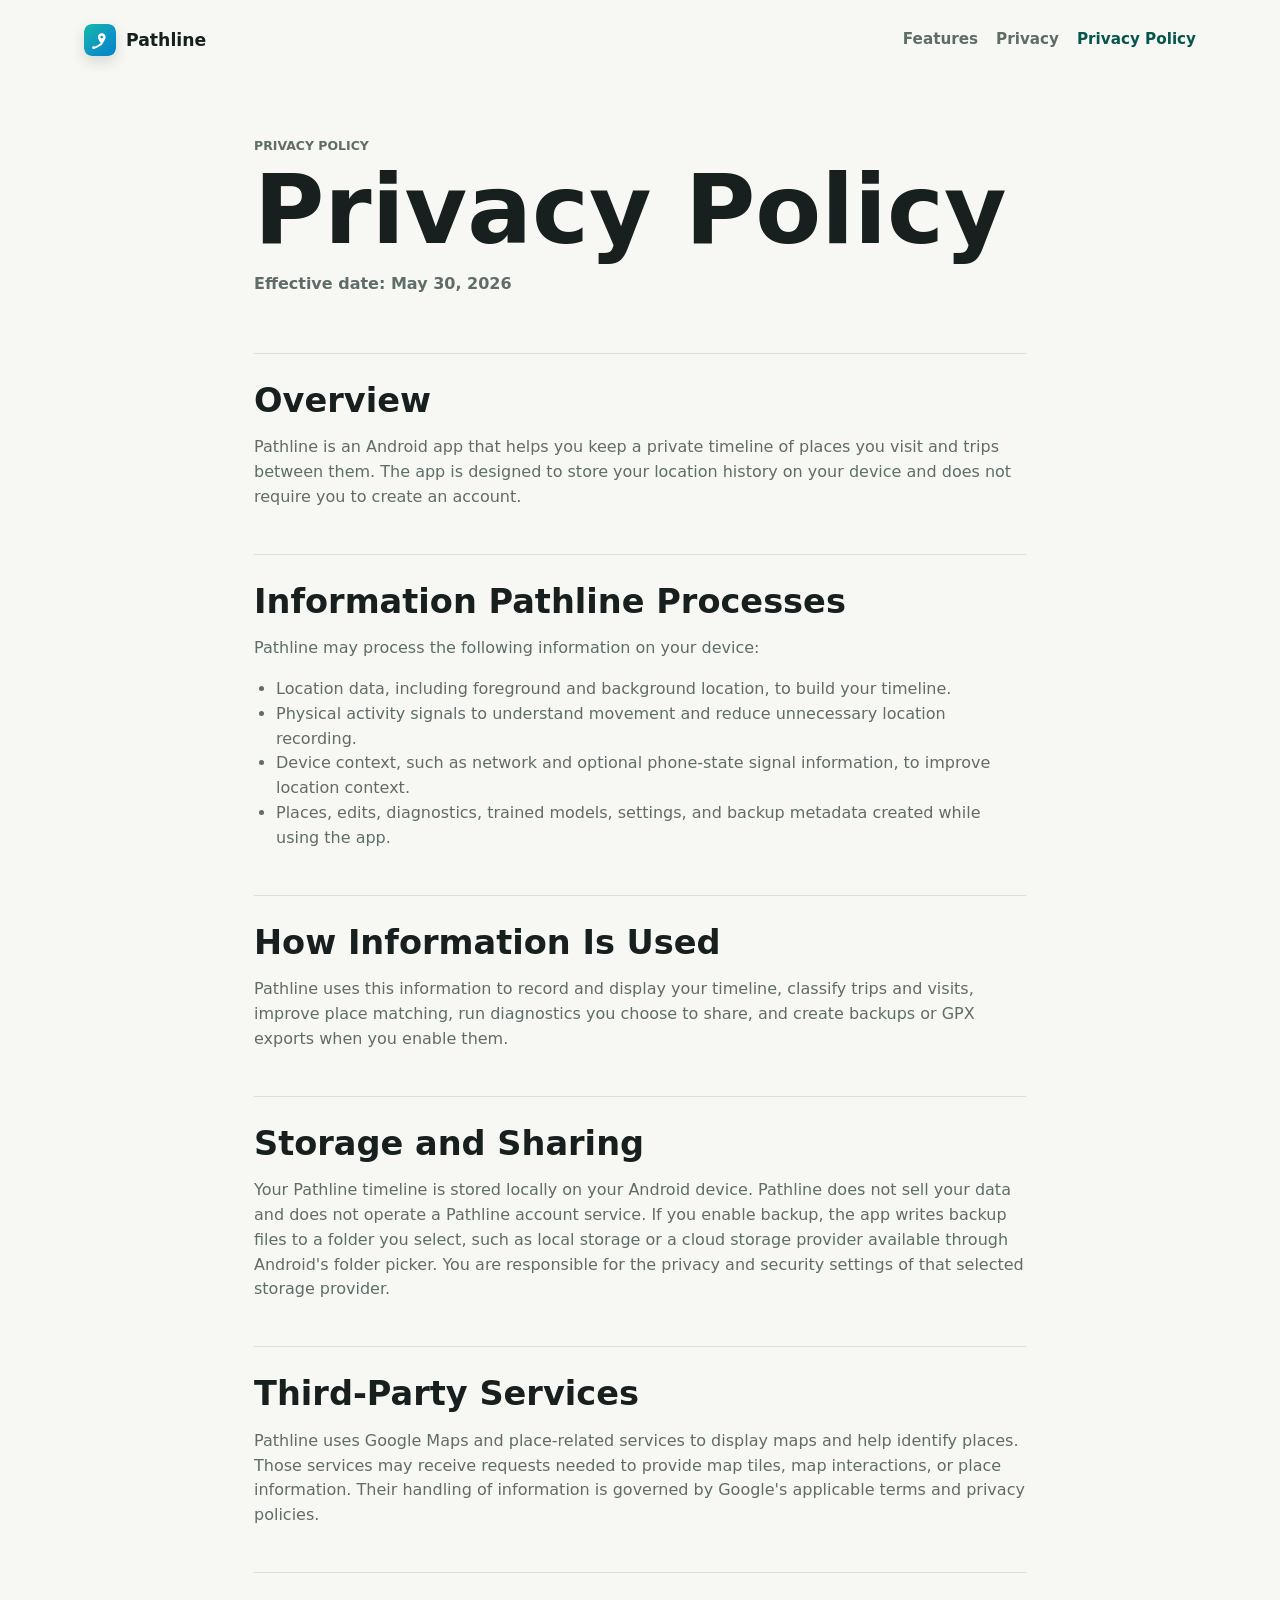
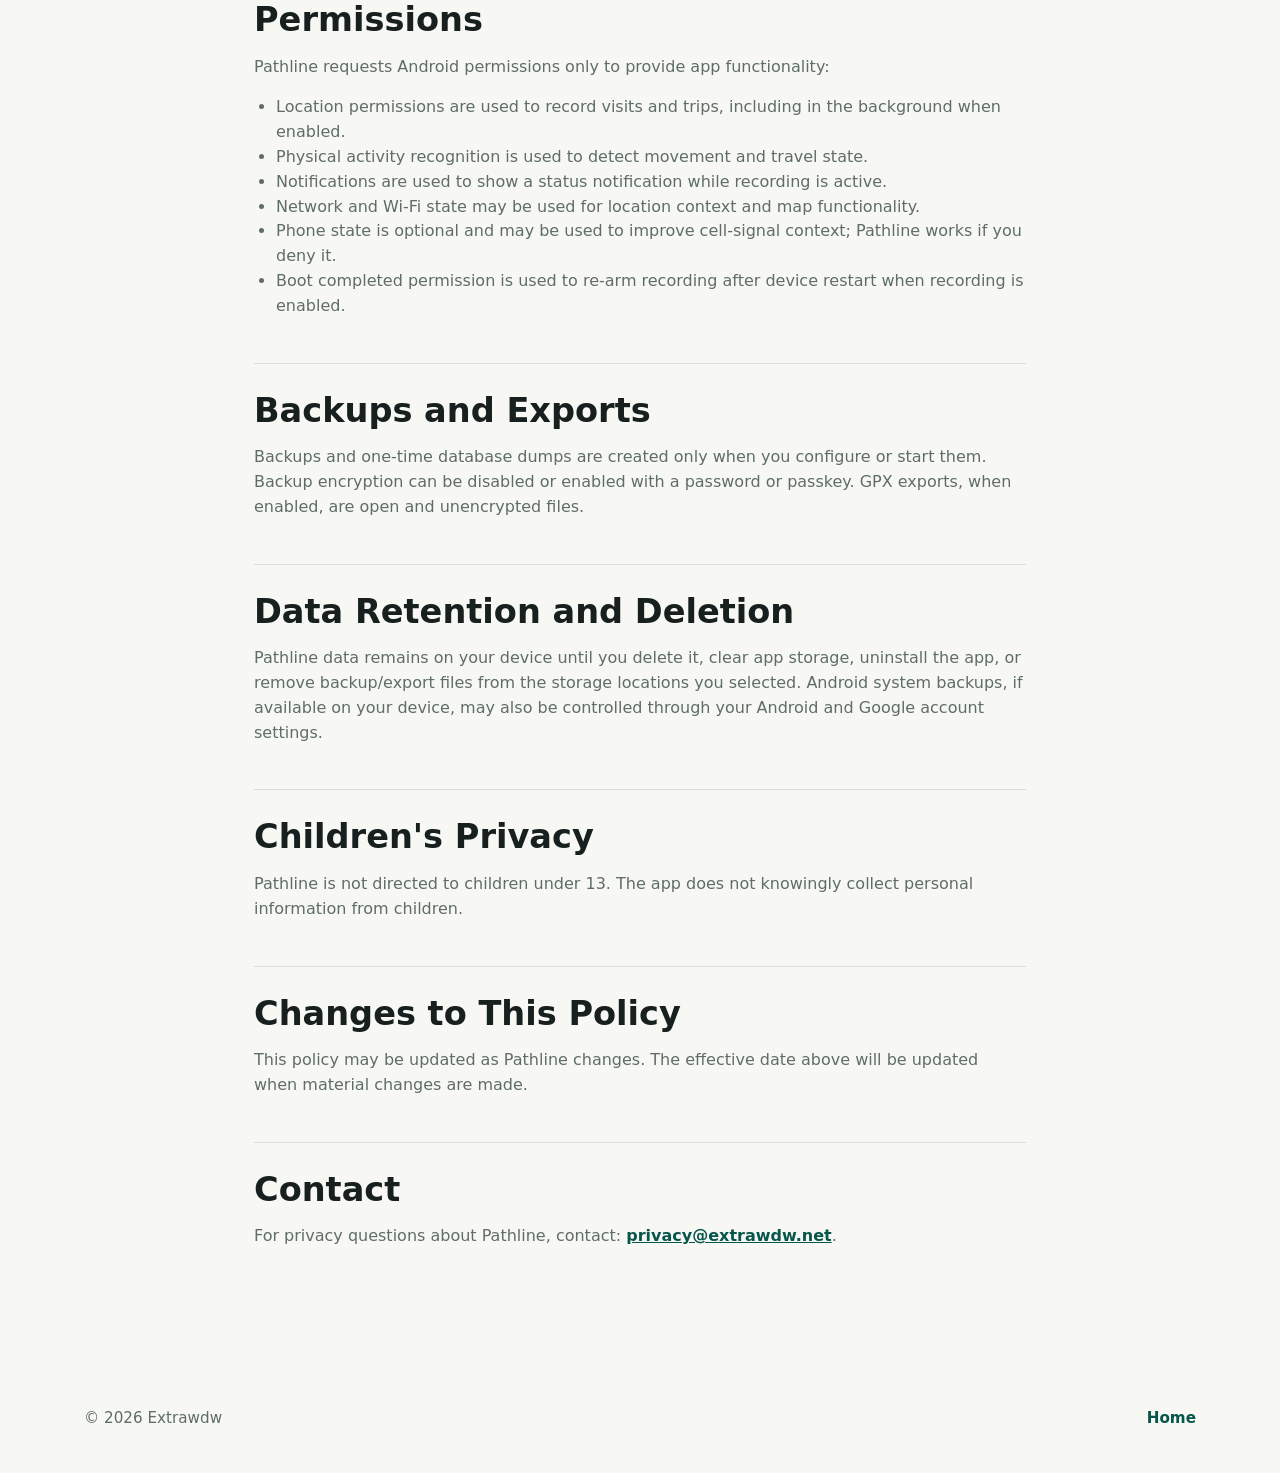
==== privacy.html @ 69aa1078 "Add static GitHub Pages site for Pathline Add a static GitHub Pages site: index.html, privacy.html, " ====
<!doctype html>
<html lang="en">
  <head>
    <meta charset="utf-8">
    <meta name="viewport" content="width=device-width, initial-scale=1">
    <title>Privacy Policy | Pathline</title>
    <meta name="description" content="Privacy Policy for the Pathline Android app.">
    <link rel="icon" href="assets/pathline-icon.svg" type="image/svg+xml">
    <link rel="apple-touch-icon" href="assets/pathline-icon.svg">
    <link rel="stylesheet" href="styles.css">
  </head>
  <body>
    <header class="site-header">
      <a class="brand" href="index.html" aria-label="Pathline home">
        <img class="brand-icon" src="assets/pathline-icon.svg" alt="" aria-hidden="true">
        <span>Pathline</span>
      </a>
      <nav aria-label="Primary navigation">
        <a href="index.html#features">Features</a>
        <a href="index.html#privacy">Privacy</a>
        <a aria-current="page" href="privacy.html">Privacy Policy</a>
      </nav>
    </header>

    <main class="policy">
      <p class="eyebrow">Privacy Policy</p>
      <h1>Privacy Policy</h1>
      <p class="updated">Effective date: May 30, 2026</p>

      <section>
        <h2>Overview</h2>
        <p>
          Pathline is an Android app that helps you keep a private timeline of places you visit and trips
          between them. The app is designed to store your location history on your device and does not require
          you to create an account.
        </p>
      </section>

      <section>
        <h2>Information Pathline Processes</h2>
        <p>Pathline may process the following information on your device:</p>
        <ul>
          <li>Location data, including foreground and background location, to build your timeline.</li>
          <li>Physical activity signals to understand movement and reduce unnecessary location recording.</li>
          <li>Device context, such as network and optional phone-state signal information, to improve location context.</li>
          <li>Places, edits, diagnostics, trained models, settings, and backup metadata created while using the app.</li>
        </ul>
      </section>

      <section>
        <h2>How Information Is Used</h2>
        <p>
          Pathline uses this information to record and display your timeline, classify trips and visits, improve
          place matching, run diagnostics you choose to share, and create backups or GPX exports when you enable them.
        </p>
      </section>

      <section>
        <h2>Storage and Sharing</h2>
        <p>
          Your Pathline timeline is stored locally on your Android device. Pathline does not sell your data and does
          not operate a Pathline account service. If you enable backup, the app writes backup files to a folder you
          select, such as local storage or a cloud storage provider available through Android's folder picker. You are
          responsible for the privacy and security settings of that selected storage provider.
        </p>
      </section>

      <section>
        <h2>Third-Party Services</h2>
        <p>
          Pathline uses Google Maps and place-related services to display maps and help identify places. Those services
          may receive requests needed to provide map tiles, map interactions, or place information. Their handling of
          information is governed by Google's applicable terms and privacy policies.
        </p>
      </section>

      <section>
        <h2>Permissions</h2>
        <p>Pathline requests Android permissions only to provide app functionality:</p>
        <ul>
          <li>Location permissions are used to record visits and trips, including in the background when enabled.</li>
          <li>Physical activity recognition is used to detect movement and travel state.</li>
          <li>Notifications are used to show a status notification while recording is active.</li>
          <li>Network and Wi-Fi state may be used for location context and map functionality.</li>
          <li>Phone state is optional and may be used to improve cell-signal context; Pathline works if you deny it.</li>
          <li>Boot completed permission is used to re-arm recording after device restart when recording is enabled.</li>
        </ul>
      </section>

      <section>
        <h2>Backups and Exports</h2>
        <p>
          Backups and one-time database dumps are created only when you configure or start them. Backup encryption can
          be disabled or enabled with a password or passkey. GPX exports, when enabled, are open and unencrypted files.
        </p>
      </section>

      <section>
        <h2>Data Retention and Deletion</h2>
        <p>
          Pathline data remains on your device until you delete it, clear app storage, uninstall the app, or remove
          backup/export files from the storage locations you selected. Android system backups, if available on your
          device, may also be controlled through your Android and Google account settings.
        </p>
      </section>

      <section>
        <h2>Children's Privacy</h2>
        <p>
          Pathline is not directed to children under 13. The app does not knowingly collect personal information from
          children.
        </p>
      </section>

      <section>
        <h2>Changes to This Policy</h2>
        <p>
          This policy may be updated as Pathline changes. The effective date above will be updated when material changes
          are made.
        </p>
      </section>

      <section>
        <h2>Contact</h2>
        <p>
          For privacy questions about Pathline, contact: <a href="mailto:privacy@extrawdw.net">privacy@extrawdw.net</a>.
        </p>
      </section>
    </main>

    <footer>
      <span>&copy; 2026 Extrawdw</span>
      <a href="index.html">Home</a>
    </footer>
  </body>
</html>
---- styles.css ----
:root {
  color-scheme: light;
  --bg: #f7f8f4;
  --ink: #17201e;
  --muted: #5f6d68;
  --line: #d9e0da;
  --panel: #ffffff;
  --primary: #0c7f6f;
  --primary-dark: #07564c;
  --blue: #2268c9;
  --blue-soft: #dfe9ff;
  --sage: #dce9df;
  --shadow: 0 24px 70px rgba(25, 37, 35, 0.16);
  font-family: Inter, ui-sans-serif, system-ui, -apple-system, BlinkMacSystemFont, "Segoe UI", sans-serif;
}

* {
  box-sizing: border-box;
}

html {
  scroll-behavior: smooth;
}

body {
  margin: 0;
  background: var(--bg);
  color: var(--ink);
  line-height: 1.55;
}

a {
  color: inherit;
}

.site-header {
  display: flex;
  align-items: center;
  justify-content: space-between;
  gap: 24px;
  max-width: 1160px;
  margin: 0 auto;
  padding: 24px;
}

.brand {
  display: inline-flex;
  align-items: center;
  gap: 10px;
  color: var(--ink);
  font-size: 1.08rem;
  font-weight: 800;
  text-decoration: none;
}

.brand-icon {
  width: 32px;
  height: 32px;
  border-radius: 8px;
  box-shadow: 0 6px 14px rgba(25, 37, 35, 0.14);
}

nav {
  display: flex;
  flex-wrap: wrap;
  justify-content: flex-end;
  gap: 18px;
  color: var(--muted);
  font-size: 0.95rem;
  font-weight: 650;
}

nav a {
  text-decoration: none;
}

nav a:hover,
nav a[aria-current="page"] {
  color: var(--primary-dark);
}

.hero {
  display: grid;
  grid-template-columns: minmax(0, 1fr) minmax(280px, 420px);
  align-items: center;
  gap: 56px;
  max-width: 1160px;
  min-height: calc(100vh - 86px);
  margin: 0 auto;
  padding: 28px 24px 80px;
}

.hero-copy {
  max-width: 680px;
}

.eyebrow {
  margin: 0 0 12px;
  color: var(--primary-dark);
  font-size: 0.78rem;
  font-weight: 800;
  letter-spacing: 0;
  text-transform: uppercase;
}

h1,
h2,
h3,
p {
  overflow-wrap: anywhere;
}

h1 {
  margin: 0;
  font-size: clamp(4rem, 12vw, 8.5rem);
  line-height: 0.9;
  letter-spacing: 0;
}

h2 {
  margin: 0;
  font-size: clamp(2rem, 5vw, 4rem);
  line-height: 1;
  letter-spacing: 0;
}

h3 {
  margin: 0 0 10px;
  font-size: 1.08rem;
}

.lede {
  max-width: 620px;
  margin: 28px 0 0;
  color: #34413d;
  font-size: clamp(1.15rem, 2vw, 1.45rem);
}

.hero-actions {
  display: flex;
  flex-wrap: wrap;
  gap: 12px;
  margin-top: 34px;
}

.button {
  display: inline-flex;
  align-items: center;
  justify-content: center;
  min-height: 48px;
  padding: 12px 18px;
  border: 1px solid var(--line);
  border-radius: 8px;
  font-weight: 800;
  text-decoration: none;
}

.button.primary {
  border-color: var(--primary);
  background: var(--primary);
  color: #ffffff;
}

.button.secondary {
  background: rgba(255, 255, 255, 0.65);
  color: var(--primary-dark);
}

.phone-frame {
  width: min(100%, 380px);
  justify-self: center;
  padding: 12px;
  border: 1px solid rgba(23, 32, 30, 0.08);
  border-radius: 32px;
  background: #111715;
  box-shadow: var(--shadow);
}

.phone-frame img {
  display: block;
  width: 100%;
  max-height: min(72vh, 720px);
  object-fit: cover;
  object-position: top;
  border-radius: 24px;
}

.section,
.privacy-band,
.policy {
  max-width: 1160px;
  margin: 0 auto;
  padding: 88px 24px;
}

.section-heading {
  display: grid;
  grid-template-columns: minmax(0, 0.9fr) minmax(0, 1.1fr);
  gap: 44px;
  align-items: end;
  margin-bottom: 30px;
}

.feature-grid {
  display: grid;
  grid-template-columns: repeat(4, minmax(0, 1fr));
  gap: 14px;
}

.feature-grid article {
  min-height: 220px;
  padding: 22px;
  border: 1px solid var(--line);
  border-radius: 8px;
  background: var(--panel);
}

.feature-grid p,
.privacy-band p,
.policy p,
.policy li {
  color: var(--muted);
}

.privacy-band {
  display: grid;
  grid-template-columns: minmax(0, 0.9fr) minmax(0, 1.1fr) auto;
  align-items: center;
  gap: 34px;
  margin-bottom: 60px;
  border-top: 1px solid var(--line);
  border-bottom: 1px solid var(--line);
  background: linear-gradient(90deg, rgba(220, 233, 223, 0.35), rgba(223, 233, 255, 0.45));
}

footer {
  display: flex;
  justify-content: space-between;
  gap: 18px;
  max-width: 1160px;
  margin: 0 auto;
  padding: 26px 24px 42px;
  color: var(--muted);
  font-size: 0.95rem;
}

footer a {
  color: var(--primary-dark);
  font-weight: 750;
  text-decoration: none;
}

.policy {
  max-width: 820px;
  padding-top: 56px;
}

.policy h1 {
  font-size: clamp(3rem, 8vw, 6rem);
}

.updated {
  margin: 18px 0 56px;
  font-weight: 700;
}

.policy section {
  padding: 28px 0;
  border-top: 1px solid var(--line);
}

.policy h2 {
  margin-bottom: 12px;
  font-size: clamp(1.45rem, 3vw, 2.1rem);
  line-height: 1.12;
}

.policy ul {
  padding-left: 22px;
}

.policy a {
  color: var(--primary-dark);
  font-weight: 750;
}

@media (max-width: 900px) {
  .hero,
  .section-heading,
  .privacy-band {
    grid-template-columns: 1fr;
  }

  .hero {
    gap: 38px;
    min-height: auto;
    padding-top: 34px;
  }

  .phone-frame {
    justify-self: start;
    max-width: 340px;
  }

  .feature-grid {
    grid-template-columns: repeat(2, minmax(0, 1fr));
  }

  .privacy-band {
    align-items: start;
  }
}

@media (max-width: 620px) {
  .site-header {
    align-items: flex-start;
    flex-direction: column;
  }

  nav {
    justify-content: flex-start;
    gap: 12px;
  }

  h1 {
    font-size: clamp(3.2rem, 18vw, 5.2rem);
  }

  .hero-actions,
  footer {
    flex-direction: column;
  }

  .button {
    width: 100%;
  }

  .feature-grid {
    grid-template-columns: 1fr;
  }

  .feature-grid article {
    min-height: 0;
  }
}
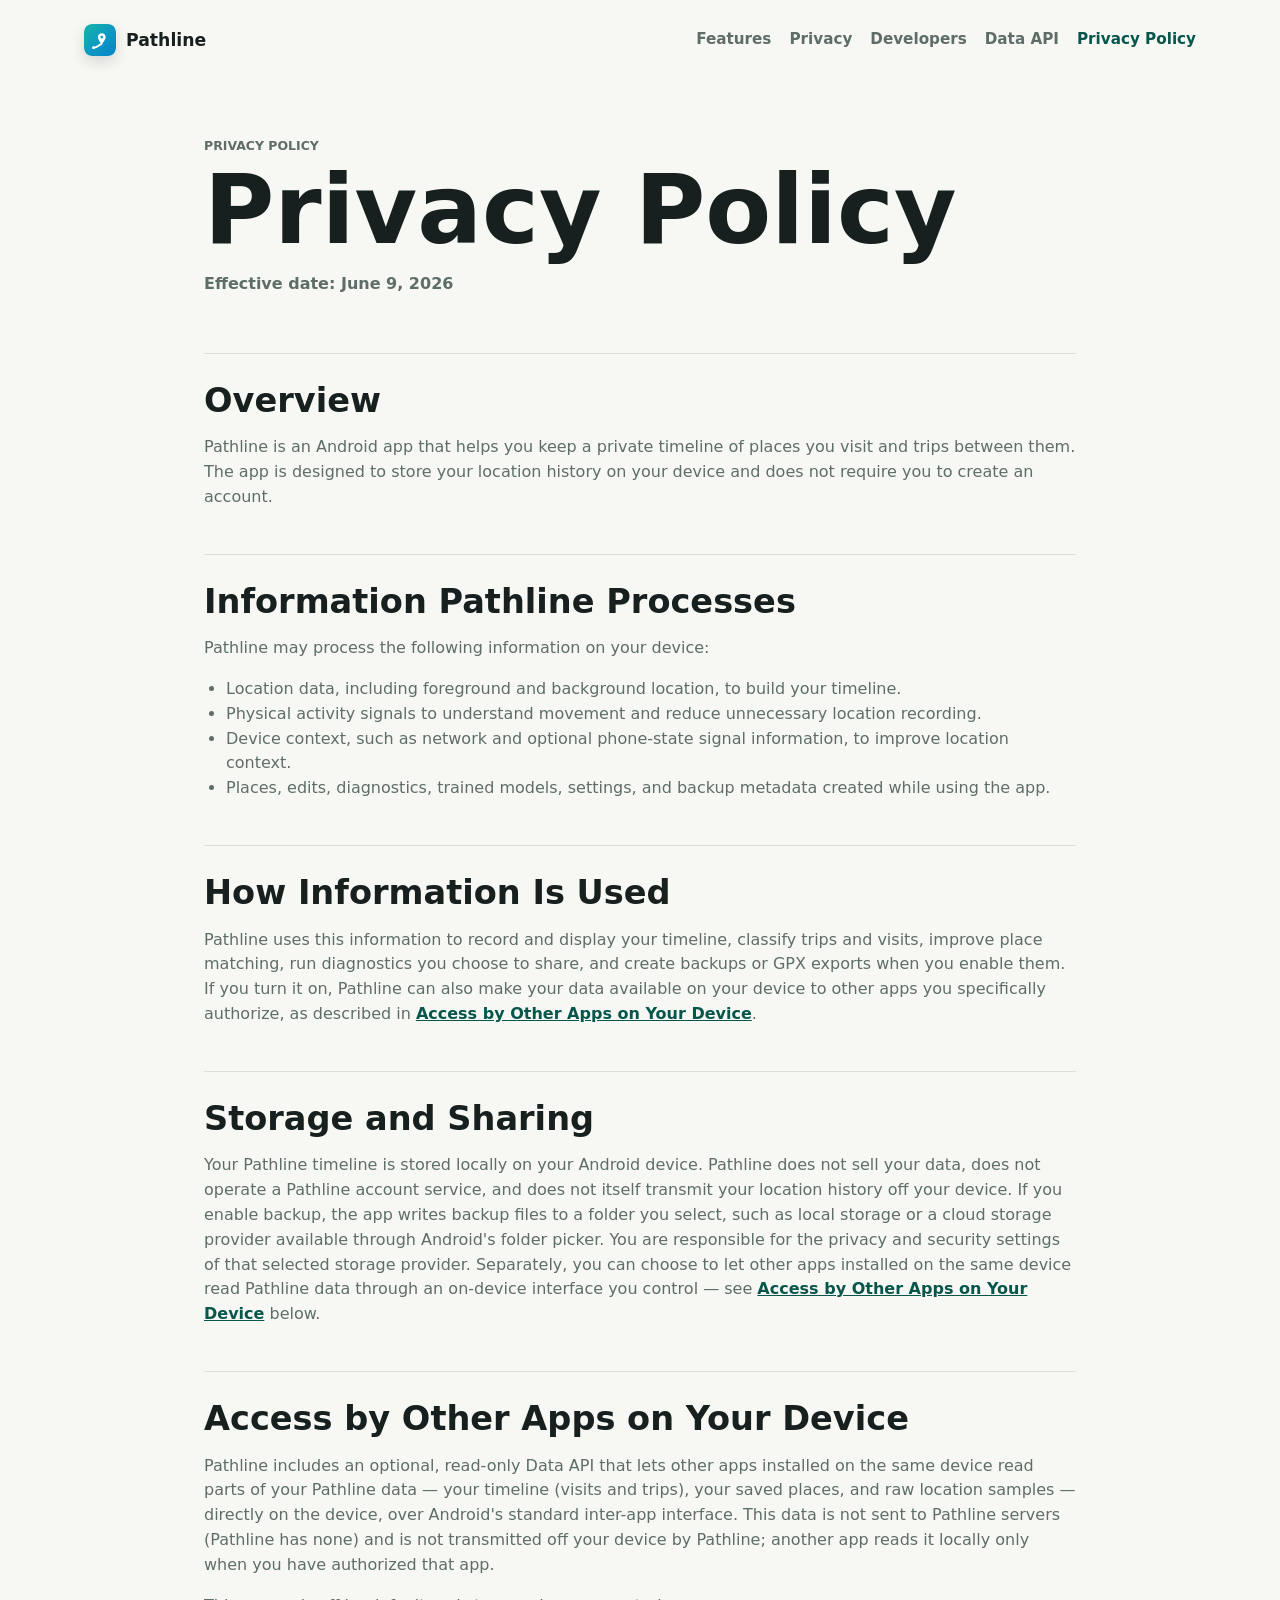
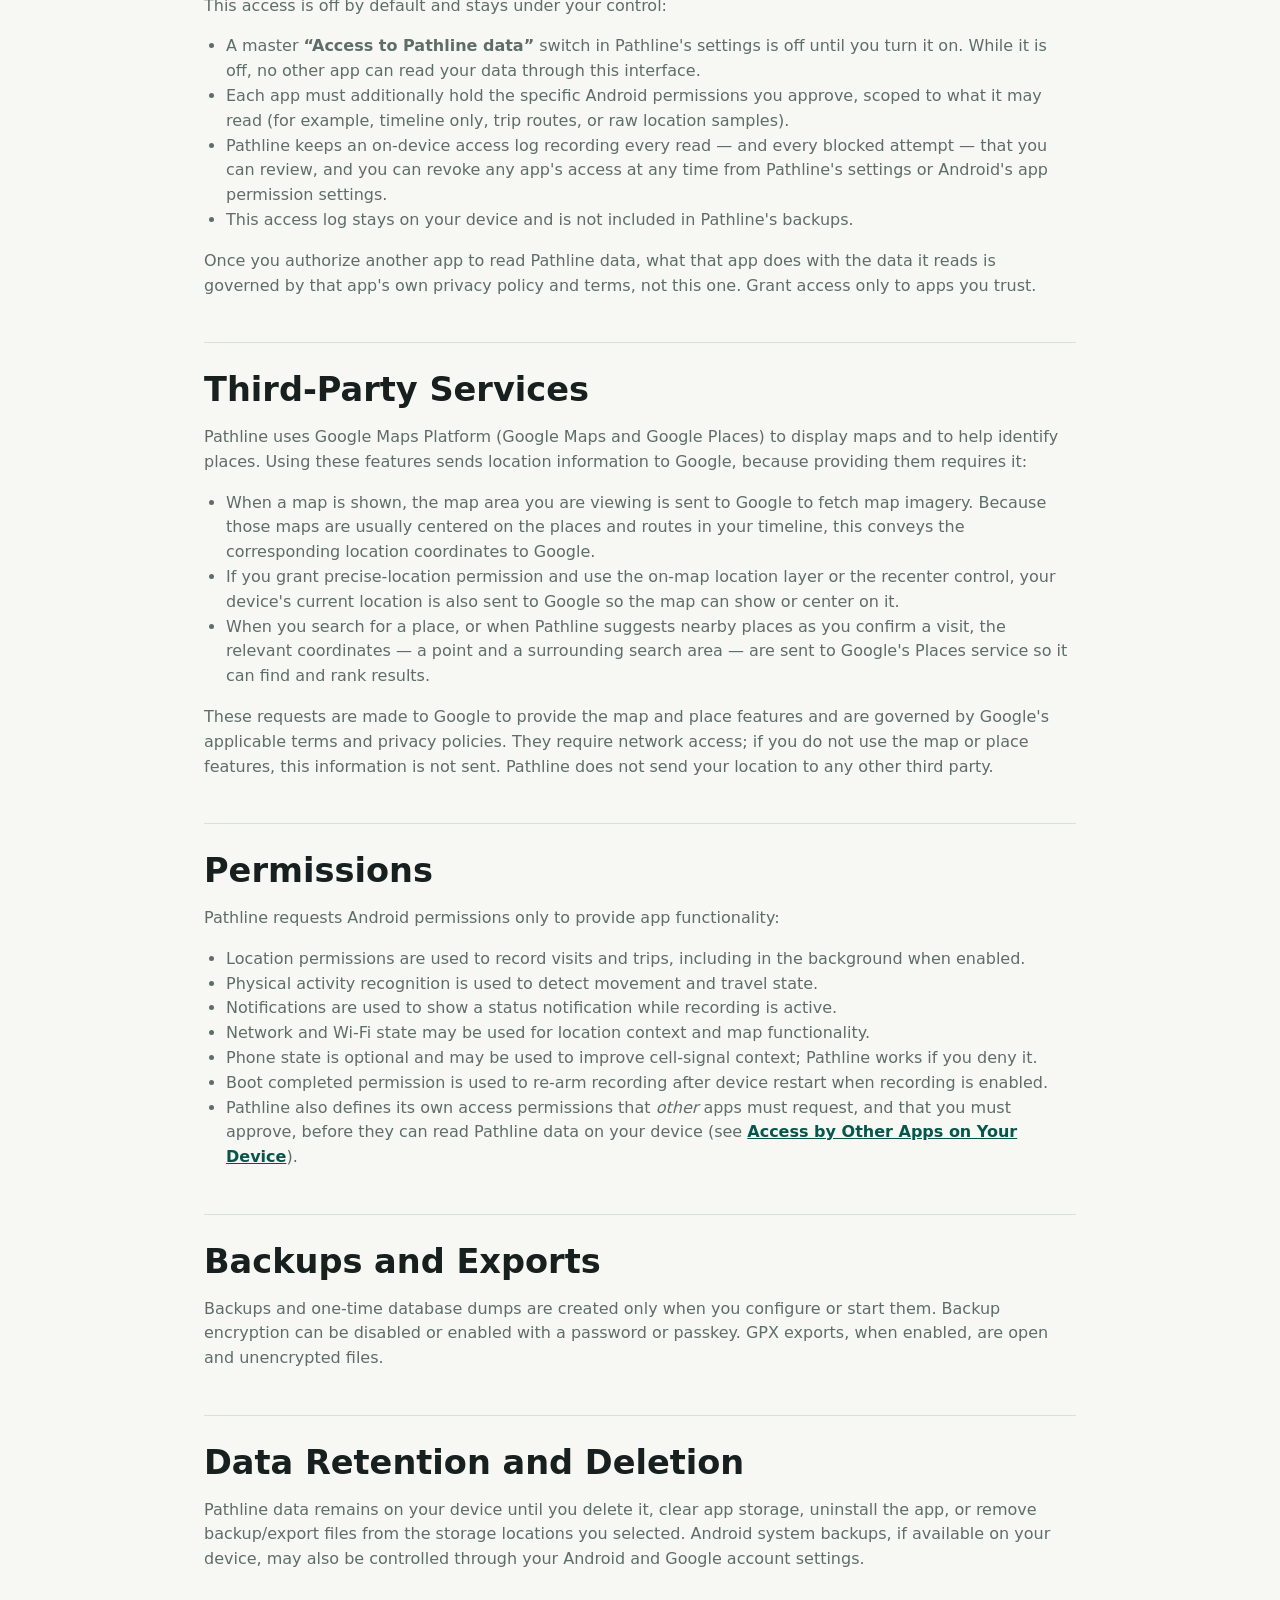
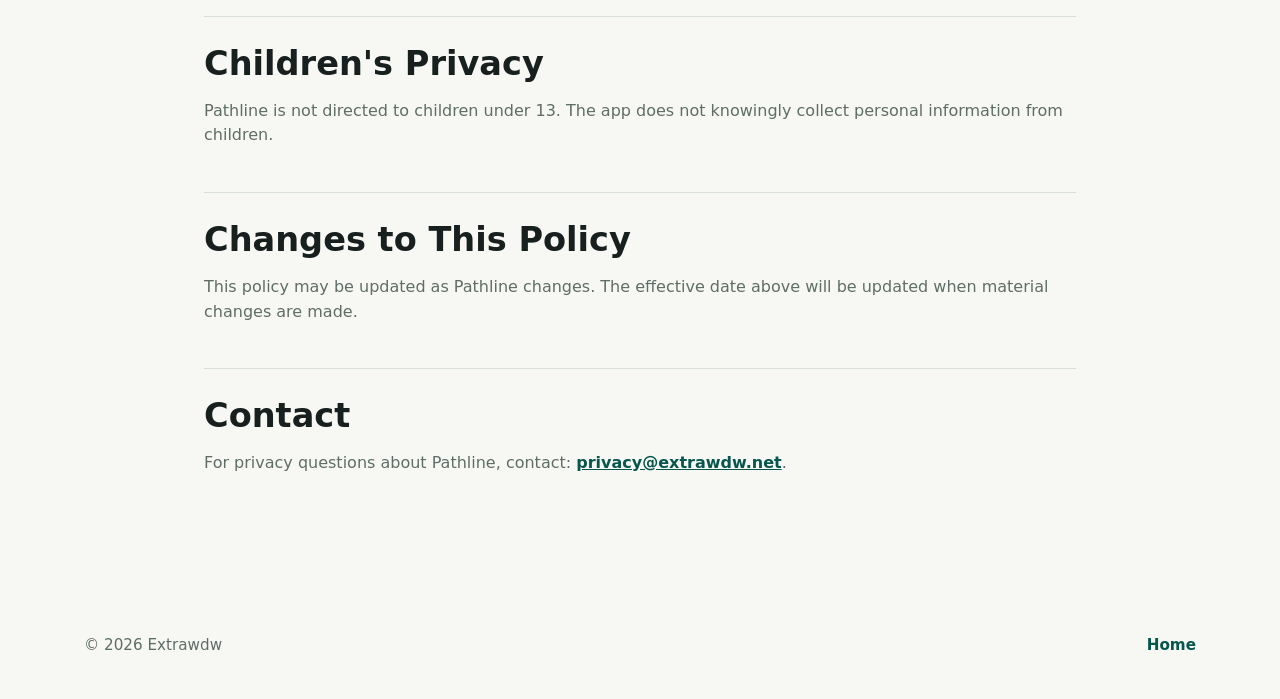
==== commit e6f6b098: "Add Data API docs, contracts, and UI updates Add comprehensive Data API documentation and contract f" ====
--- a/privacy.html
+++ b/privacy.html
@@ -18,6 +18,8 @@
       <nav aria-label="Primary navigation">
         <a href="index.html#features">Features</a>
         <a href="index.html#privacy">Privacy</a>
+        <a href="index.html#developers">Developers</a>
+        <a href="api.html">Data API</a>
         <a aria-current="page" href="privacy.html">Privacy Policy</a>
       </nav>
     </header>
@@ -25,7 +27,7 @@
     <main class="policy">
       <p class="eyebrow">Privacy Policy</p>
       <h1>Privacy Policy</h1>
-      <p class="updated">Effective date: May 30, 2026</p>
+      <p class="updated">Effective date: June 9, 2026</p>
 
       <section>
         <h2>Overview</h2>
@@ -52,25 +54,61 @@
         <p>
           Pathline uses this information to record and display your timeline, classify trips and visits, improve
           place matching, run diagnostics you choose to share, and create backups or GPX exports when you enable them.
+          If you turn it on, Pathline can also make your data available on your device to other apps you specifically
+          authorize, as described in <a href="#data-api">Access by Other Apps on Your Device</a>.
         </p>
       </section>
 
       <section>
         <h2>Storage and Sharing</h2>
         <p>
-          Your Pathline timeline is stored locally on your Android device. Pathline does not sell your data and does
-          not operate a Pathline account service. If you enable backup, the app writes backup files to a folder you
-          select, such as local storage or a cloud storage provider available through Android's folder picker. You are
-          responsible for the privacy and security settings of that selected storage provider.
+          Your Pathline timeline is stored locally on your Android device. Pathline does not sell your data, does not
+          operate a Pathline account service, and does not itself transmit your location history off your device. If you
+          enable backup, the app writes backup files to a folder you select, such as local storage or a cloud storage
+          provider available through Android's folder picker. You are responsible for the privacy and security settings
+          of that selected storage provider. Separately, you can choose to let other apps installed on the same device
+          read Pathline data through an on-device interface you control — see
+          <a href="#data-api">Access by Other Apps on Your Device</a> below.
+        </p>
+      </section>
+
+      <section id="data-api">
+        <h2>Access by Other Apps on Your Device</h2>
+        <p>
+          Pathline includes an optional, read-only Data API that lets other apps installed on the same device read parts
+          of your Pathline data — your timeline (visits and trips), your saved places, and raw location samples —
+          directly on the device, over Android's standard inter-app interface. This data is not sent to Pathline servers
+          (Pathline has none) and is not transmitted off your device by Pathline; another app reads it locally only when
+          you have authorized that app.
+        </p>
+        <p>This access is off by default and stays under your control:</p>
+        <ul>
+          <li>A master <strong>“Access to Pathline data”</strong> switch in Pathline's settings is off until you turn it on. While it is off, no other app can read your data through this interface.</li>
+          <li>Each app must additionally hold the specific Android permissions you approve, scoped to what it may read (for example, timeline only, trip routes, or raw location samples).</li>
+          <li>Pathline keeps an on-device access log recording every read — and every blocked attempt — that you can review, and you can revoke any app's access at any time from Pathline's settings or Android's app permission settings.</li>
+          <li>This access log stays on your device and is not included in Pathline's backups.</li>
+        </ul>
+        <p>
+          Once you authorize another app to read Pathline data, what that app does with the data it reads is governed by
+          that app's own privacy policy and terms, not this one. Grant access only to apps you trust.
         </p>
       </section>
 
       <section>
         <h2>Third-Party Services</h2>
         <p>
-          Pathline uses Google Maps and place-related services to display maps and help identify places. Those services
-          may receive requests needed to provide map tiles, map interactions, or place information. Their handling of
-          information is governed by Google's applicable terms and privacy policies.
+          Pathline uses Google Maps Platform (Google Maps and Google Places) to display maps and to help identify
+          places. Using these features sends location information to Google, because providing them requires it:
+        </p>
+        <ul>
+          <li>When a map is shown, the map area you are viewing is sent to Google to fetch map imagery. Because those maps are usually centered on the places and routes in your timeline, this conveys the corresponding location coordinates to Google.</li>
+          <li>If you grant precise-location permission and use the on-map location layer or the recenter control, your device's current location is also sent to Google so the map can show or center on it.</li>
+          <li>When you search for a place, or when Pathline suggests nearby places as you confirm a visit, the relevant coordinates — a point and a surrounding search area — are sent to Google's Places service so it can find and rank results.</li>
+        </ul>
+        <p>
+          These requests are made to Google to provide the map and place features and are governed by Google's
+          applicable terms and privacy policies. They require network access; if you do not use the map or place
+          features, this information is not sent. Pathline does not send your location to any other third party.
         </p>
       </section>
 
@@ -84,6 +122,7 @@
           <li>Network and Wi-Fi state may be used for location context and map functionality.</li>
           <li>Phone state is optional and may be used to improve cell-signal context; Pathline works if you deny it.</li>
           <li>Boot completed permission is used to re-arm recording after device restart when recording is enabled.</li>
+          <li>Pathline also defines its own access permissions that <em>other</em> apps must request, and that you must approve, before they can read Pathline data on your device (see <a href="#data-api">Access by Other Apps on Your Device</a>).</li>
         </ul>
       </section>
 
--- a/styles.css
+++ b/styles.css
@@ -166,6 +166,13 @@
   color: var(--primary-dark);
 }
 
+.button.small {
+  min-height: 0;
+  padding: 6px 14px;
+  border-radius: 7px;
+  font-size: 0.85rem;
+}
+
 .phone-frame {
   width: min(100%, 380px);
   justify-self: center;
@@ -251,7 +258,7 @@
 }
 
 .policy {
-  max-width: 820px;
+  max-width: 920px;
   padding-top: 56px;
 }
 
@@ -284,10 +291,298 @@
   font-weight: 750;
 }
 
+.developers-band {
+  display: grid;
+  grid-template-columns: minmax(0, 1fr) auto;
+  align-items: center;
+  gap: 34px;
+  padding: 30px;
+  border: 1px solid var(--line);
+  border-radius: 8px;
+  background: linear-gradient(90deg, rgba(220, 233, 223, 0.35), rgba(223, 233, 255, 0.45));
+}
+
+.developers-band p {
+  margin: 0;
+  color: var(--muted);
+}
+
+/* ---- Documentation page (Data API) ---- */
+.doc {
+  max-width: 920px;
+  margin: 0 auto;
+  padding: 56px 24px 88px;
+}
+
+.doc-sub {
+  margin: 4px 0 16px;
+  color: var(--muted);
+  font-size: clamp(1.1rem, 2vw, 1.35rem);
+  font-weight: 700;
+}
+
+.doc-meta {
+  display: flex;
+  flex-wrap: wrap;
+  align-items: center;
+  gap: 10px 16px;
+  margin: 0 0 28px;
+  color: var(--muted);
+  font-size: 0.95rem;
+  font-weight: 650;
+}
+
+.doc-meta a {
+  color: var(--primary-dark);
+  font-weight: 700;
+  text-decoration: none;
+}
+
+.doc-meta a:hover {
+  text-decoration: underline;
+}
+
+.doc-note {
+  margin: 18px 0 0;
+  color: var(--muted);
+  font-size: 0.95rem;
+}
+
+.badge {
+  display: inline-flex;
+  align-items: center;
+  padding: 2px 10px;
+  border-radius: 999px;
+  font-size: 0.74rem;
+  font-weight: 800;
+  letter-spacing: 0.03em;
+  text-transform: uppercase;
+  white-space: nowrap;
+}
+
+.badge-current {
+  background: var(--sage);
+  color: var(--primary-dark);
+}
+
+.badge-archived {
+  background: rgba(95, 109, 104, 0.16);
+  color: var(--muted);
+}
+
+.developers-cta {
+  display: grid;
+  grid-template-columns: minmax(0, 1fr) auto;
+  align-items: center;
+  gap: 24px;
+  margin-top: 40px;
+  padding: 26px 30px;
+  border: 1px solid var(--line);
+  border-radius: 8px;
+  background: linear-gradient(90deg, rgba(220, 233, 223, 0.35), rgba(223, 233, 255, 0.45));
+}
+
+.developers-cta h2 {
+  margin: 0 0 6px;
+  font-size: clamp(1.4rem, 3vw, 1.9rem);
+}
+
+.developers-cta p {
+  margin: 0;
+  color: var(--muted);
+}
+
+.doc h1 {
+  font-size: clamp(2.6rem, 7vw, 4.4rem);
+  line-height: 0.95;
+}
+
+.doc h2 {
+  margin: 8px 0 14px;
+  font-size: clamp(1.5rem, 3vw, 2.1rem);
+  line-height: 1.15;
+  scroll-margin-top: 24px;
+}
+
+.doc h3 {
+  margin: 26px 0 10px;
+  font-size: 1.15rem;
+  scroll-margin-top: 24px;
+}
+
+.doc section {
+  padding: 30px 0;
+  border-top: 1px solid var(--line);
+}
+
+.doc p,
+.doc li {
+  color: #34413d;
+}
+
+.doc a {
+  color: var(--primary-dark);
+  font-weight: 650;
+}
+
+.doc ul,
+.doc ol {
+  padding-left: 22px;
+}
+
+.doc li {
+  margin: 6px 0;
+}
+
+.toc {
+  margin: 0 0 8px;
+  padding-left: 22px;
+  columns: 2;
+  column-gap: 36px;
+}
+
+@media (max-width: 620px) {
+  .toc {
+    columns: 1;
+  }
+}
+
+/* Inline code */
+.doc code,
+.developers-band code {
+  padding: 0.12em 0.4em;
+  border-radius: 5px;
+  background: rgba(12, 127, 111, 0.09);
+  color: var(--primary-dark);
+  font-family: ui-monospace, SFMono-Regular, "SF Mono", Menlo, Consolas, monospace;
+  font-size: 0.86em;
+  overflow-wrap: anywhere;
+}
+
+/* Code blocks */
+.doc pre {
+  margin: 16px 0;
+  padding: 16px 18px;
+  overflow-x: auto;
+  border: 1px solid var(--line);
+  border-radius: 8px;
+  background: #0f1715;
+  line-height: 1.5;
+}
+
+.doc pre code {
+  padding: 0;
+  background: none;
+  color: #e7efe9;
+  font-size: 0.82rem;
+}
+
+/* Tables */
+.table-wrap {
+  margin: 16px 0;
+  overflow-x: auto;
+  border: 1px solid var(--line);
+  border-radius: 8px;
+}
+
+.doc table {
+  width: 100%;
+  border-collapse: collapse;
+  font-size: 0.92rem;
+}
+
+.doc th,
+.doc td {
+  padding: 10px 14px;
+  text-align: left;
+  vertical-align: top;
+  border-bottom: 1px solid var(--line);
+}
+
+.doc thead th {
+  background: var(--sage);
+  color: var(--ink);
+  font-weight: 750;
+  white-space: nowrap;
+}
+
+.doc tbody tr:last-child td {
+  border-bottom: none;
+}
+
+.doc tbody tr:nth-child(even) {
+  background: rgba(220, 233, 223, 0.22);
+}
+
+/* Callouts (admonitions) */
+.callout {
+  margin: 18px 0;
+  padding: 14px 18px;
+  border: 1px solid var(--line);
+  border-left: 4px solid var(--muted);
+  border-radius: 8px;
+  background: var(--panel);
+}
+
+.callout > :first-child {
+  margin-top: 0;
+}
+
+.callout > :last-child {
+  margin-bottom: 0;
+}
+
+.callout p {
+  margin: 10px 0 0;
+}
+
+.callout-title {
+  margin: 0 0 4px;
+  font-size: 0.74rem;
+  font-weight: 800;
+  letter-spacing: 0.04em;
+  text-transform: uppercase;
+}
+
+.callout pre {
+  margin-top: 12px;
+}
+
+.callout.note {
+  border-left-color: var(--blue);
+  background: rgba(223, 233, 255, 0.4);
+}
+.callout.note .callout-title { color: var(--blue); }
+
+.callout.tip {
+  border-left-color: var(--primary);
+  background: rgba(220, 233, 223, 0.45);
+}
+.callout.tip .callout-title { color: var(--primary-dark); }
+
+.callout.important {
+  border-left-color: #7a5cc4;
+  background: rgba(124, 92, 196, 0.08);
+}
+.callout.important .callout-title { color: #5d42a0; }
+
+.callout.warning {
+  border-left-color: #c9851f;
+  background: rgba(201, 133, 31, 0.1);
+}
+.callout.warning .callout-title { color: #a0670f; }
+
+.callout.caution {
+  border-left-color: #c0392b;
+  background: rgba(192, 57, 43, 0.08);
+}
+.callout.caution .callout-title { color: #a32519; }
+
 @media (max-width: 900px) {
   .hero,
   .section-heading,
-  .privacy-band {
+  .privacy-band,
+  .developers-band {
     grid-template-columns: 1fr;
   }
 
